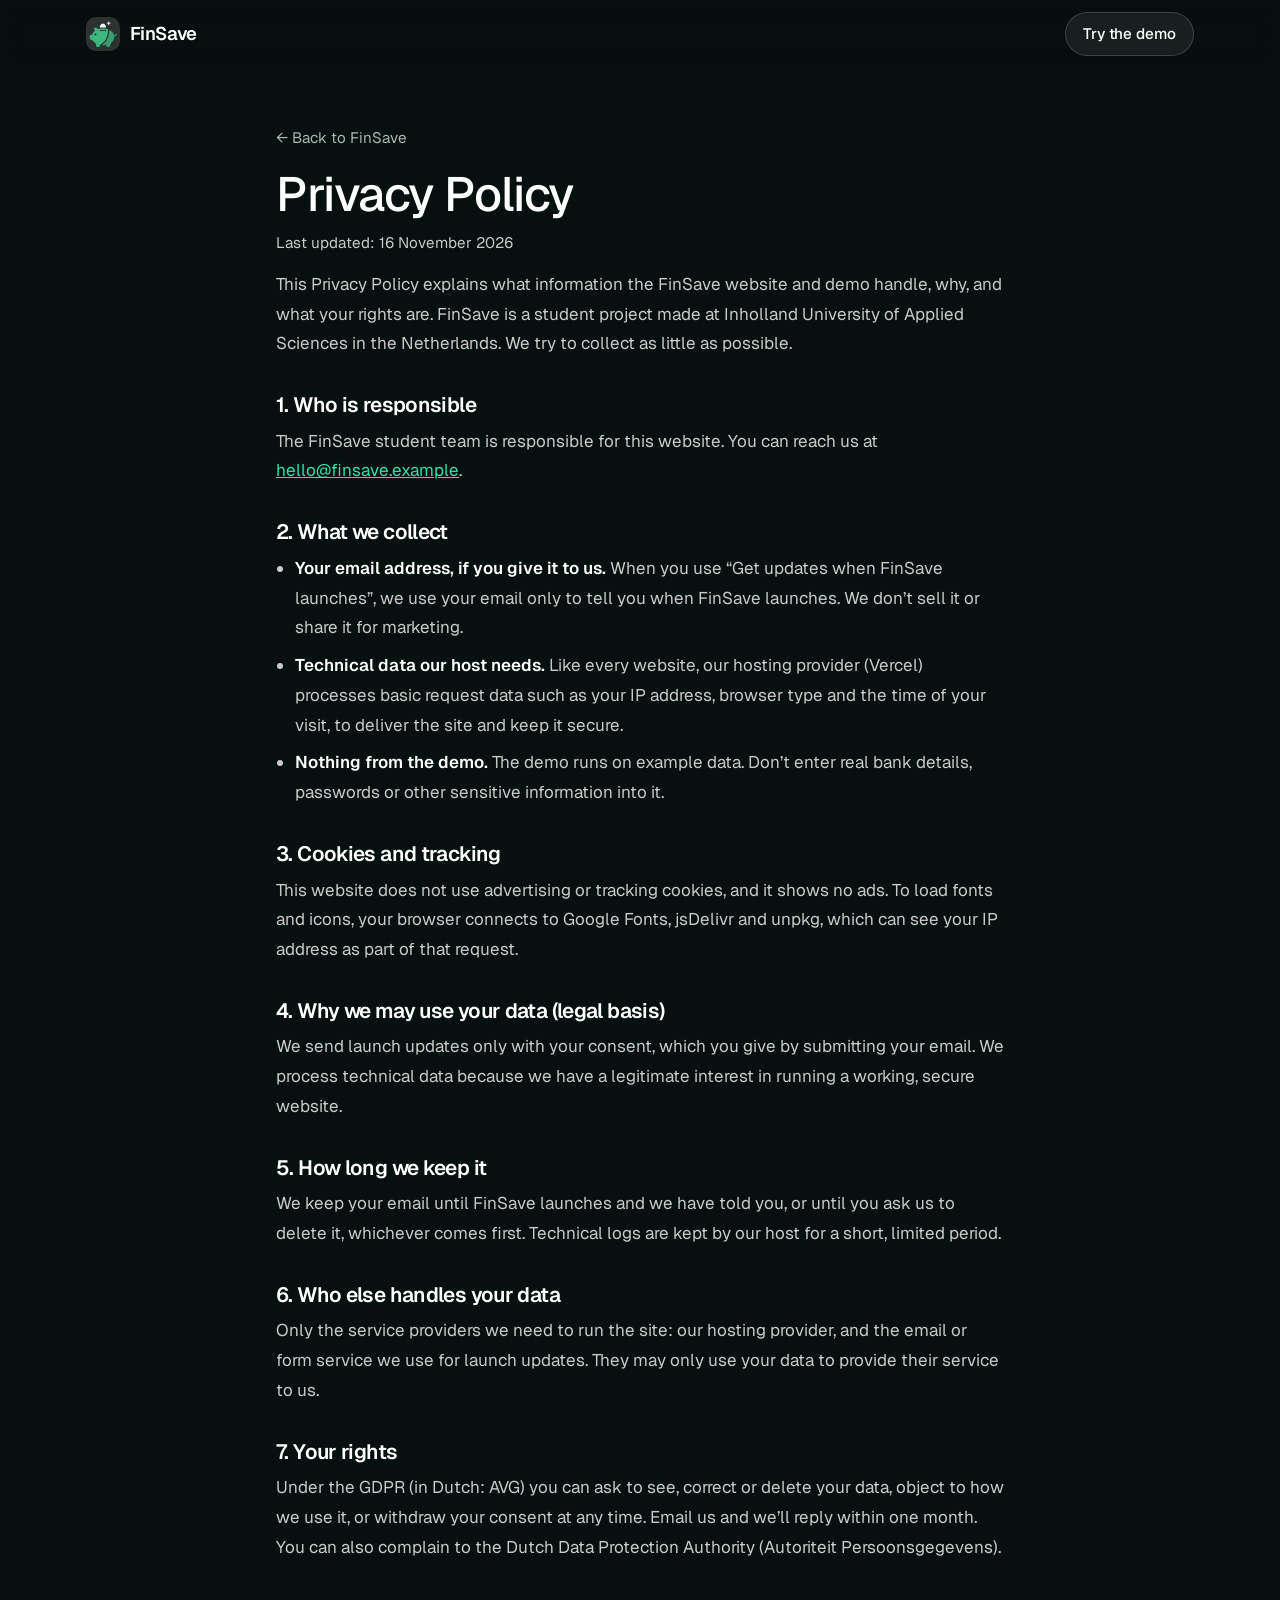
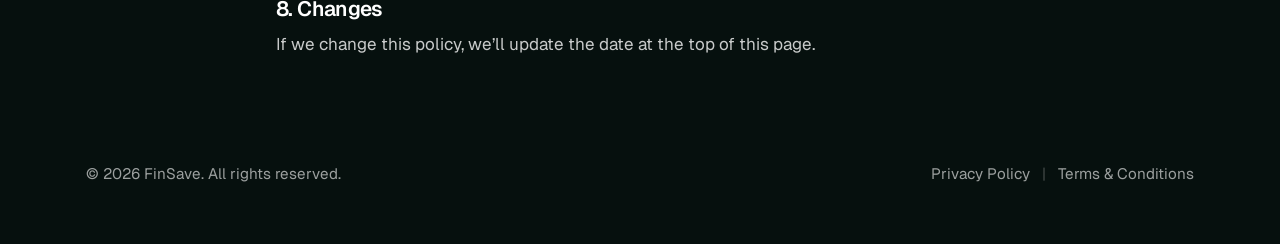
==== privacy.html @ f1f5e488 "Dark theme redesign: wave hero, 3D piggy-bank features, seamless sections, new footer, legal pages -" ====
<!doctype html>
<html lang="en">
<head>
  <meta charset="utf-8" />
  <meta name="viewport" content="width=device-width, initial-scale=1, viewport-fit=cover" />
  <title>Privacy Policy | FinSave</title>
  <meta name="description" content="How the FinSave website and demo handle your data." />
  <meta name="theme-color" content="#06100E" />
  <link rel="icon" href="favicon.ico" sizes="any" />
  <link rel="icon" href="favicon-48.png" type="image/png" />
  <link rel="apple-touch-icon" href="apple-touch-icon.png" />
  <link rel="preconnect" href="https://fonts.googleapis.com" />
  <link rel="preconnect" href="https://fonts.gstatic.com" crossorigin />
  <link href="https://fonts.googleapis.com/css2?family=Geist:wght@400;500;600;700&display=swap" rel="stylesheet" />
  <link rel="stylesheet" href="assets/styles.css?v=7" />
</head>
<body class="legal-page">
  <header class="site-header is-scrolled" id="top">
    <div class="container header-inner legal-header">
      <a href="index.html" class="logo" aria-label="FinSave home">
        <img class="logo-mark" src="assets/img/logo-96.png" alt="" width="34" height="34" />
        <span class="logo-word">FinSave</span>
      </a>
      <a href="https://finsavee.lovable.app/" class="btn btn-ghost btn-sm">Try the demo</a>
    </div>
  </header>
  <main class="legal container narrow">
    <a href="index.html" class="legal-back">← Back to FinSave</a>
    <h1>Privacy Policy</h1>
    <p class="legal-updated">Last updated: 16 November 2026</p>
    <!-- EDIT: have this reviewed before FinSave collects real user data. Replace hello@finsave.example with your real contact address. -->
    <p>This Privacy Policy explains what information the FinSave website and demo handle, why, and what your rights are. FinSave is a student project made at Inholland University of Applied Sciences in the Netherlands. We try to collect as little as possible.</p>

    <h2>1. Who is responsible</h2>
    <p>The FinSave student team is responsible for this website. You can reach us at <a href="mailto:hello@finsave.example">hello@finsave.example</a>.</p>

    <h2>2. What we collect</h2>
    <ul>
      <li><strong>Your email address, if you give it to us.</strong> When you use “Get updates when FinSave launches”, we use your email only to tell you when FinSave launches. We don’t sell it or share it for marketing.</li>
      <li><strong>Technical data our host needs.</strong> Like every website, our hosting provider (Vercel) processes basic request data such as your IP address, browser type and the time of your visit, to deliver the site and keep it secure.</li>
      <li><strong>Nothing from the demo.</strong> The demo runs on example data. Don’t enter real bank details, passwords or other sensitive information into it.</li>
    </ul>

    <h2>3. Cookies and tracking</h2>
    <p>This website does not use advertising or tracking cookies, and it shows no ads. To load fonts and icons, your browser connects to Google Fonts, jsDelivr and unpkg, which can see your IP address as part of that request.</p>

    <h2>4. Why we may use your data (legal basis)</h2>
    <p>We send launch updates only with your consent, which you give by submitting your email. We process technical data because we have a legitimate interest in running a working, secure website.</p>

    <h2>5. How long we keep it</h2>
    <p>We keep your email until FinSave launches and we have told you, or until you ask us to delete it, whichever comes first. Technical logs are kept by our host for a short, limited period.</p>

    <h2>6. Who else handles your data</h2>
    <p>Only the service providers we need to run the site: our hosting provider, and the email or form service we use for launch updates. They may only use your data to provide their service to us.</p>

    <h2>7. Your rights</h2>
    <p>Under the GDPR (in Dutch: AVG) you can ask to see, correct or delete your data, object to how we use it, or withdraw your consent at any time. Email us and we’ll reply within one month. You can also complain to the Dutch Data Protection Authority (Autoriteit Persoonsgegevens).</p>

    <h2>8. Changes</h2>
    <p>If we change this policy, we’ll update the date at the top of this page.</p>

  </main>
  <footer class="site-footer">
    <div class="container">
      <div class="footer-bottom">
        <p>© 2026 FinSave. All rights reserved.</p>
        <p class="footer-legal"><a href="privacy.html">Privacy Policy</a><span aria-hidden="true">|</span><a href="terms.html">Terms &amp; Conditions</a></p>
      </div>
    </div>
  </footer>
</body>
</html>
---- assets/styles.css ----
/* FinSave landing page: dark green theme (whole page)
   Brand #007D6C on a near-black green canvas, glass surfaces, soft green glows. */
:root {
  --brand: #007D6C;
  --brand-dark: #005A4E;
  --glow: #2FE0B0;            /* bright brand green for text/icons on dark */
  --night: #06100E;           /* page background */
  --night-2: #0A1815;         /* raised sections */
  --ink: #FFFFFF;
  --muted: #A7B8B2;           /* secondary text, about 9:1 on --night */
  --line: rgba(255, 255, 255, .09);
  --surface: rgba(255, 255, 255, .045);
  --surface-2: rgba(255, 255, 255, .08);
  --tint: rgba(47, 224, 176, .12);
  --careful: #E8A317;         /* amber: money "careful" only */
  --careful-ink: #F6BE4F;
  --over: #E5534B;            /* red: money "overspent" only */
  --over-ink: #FF8A80;

  --r-sm: 10px;
  --r-md: 14px;
  --r-lg: 20px;
  --r-pill: 999px;
  --shadow-md: 0 18px 44px rgba(0, 0, 0, .45);

  --font: "Geist", "Inter", ui-sans-serif, system-ui, -apple-system, "Segoe UI", sans-serif;
  --gutter: 16px;
  --header-h: 68px;
}

*, *::before, *::after { box-sizing: border-box; }
html { scroll-behavior: smooth; -webkit-text-size-adjust: 100%; background: var(--night); }
body {
  margin: 0; font-family: var(--font); font-size: 17px; line-height: 1.6;
  color: var(--ink); background: var(--night);
  -webkit-font-smoothing: antialiased; overflow-x: hidden;
}
img, svg { display: block; max-width: 100%; }
h1, h2, h3 { line-height: 1.1; margin: 0; color: var(--ink); font-weight: 500; letter-spacing: -0.03em; }
h1 { font-size: clamp(2.5rem, 6.4vw, 4.25rem); }
h2 { font-size: clamp(1.8rem, 4.2vw, 2.75rem); }
h3 { font-size: 1.15rem; font-weight: 600; letter-spacing: -0.015em; }
p { margin: 0; }
a { color: var(--glow); }

.container { width: 100%; max-width: 1140px; margin: 0 auto; padding: 0 var(--gutter); }
.narrow { max-width: 760px; }
.center { text-align: center; }

.skip-link {
  position: absolute; left: 12px; top: -60px; z-index: 100;
  background: #fff; color: #06100E; padding: 10px 16px; border-radius: var(--r-sm);
}
.skip-link:focus { top: 12px; }
:focus-visible { outline: 2px solid var(--glow); outline-offset: 3px; border-radius: 6px; }

/* ---------- Buttons ---------- */
.btn {
  display: inline-flex; align-items: center; justify-content: center; gap: .5rem;
  min-height: 48px; padding: 0 1.35rem;
  font: 500 1rem/1 var(--font); letter-spacing: -0.01em; text-decoration: none;
  border-radius: 12px; border: 0; cursor: pointer;
  transition: transform .2s, box-shadow .2s, filter .2s, background-color .2s, border-color .2s;
}
.btn svg { width: 18px; height: 18px; }
/* Primary: framed green button with a lit top edge */
.btn-primary {
  color: #fff;
  background: linear-gradient(180deg, #00846F 0%, #00695B 100%);
  border: 1px solid rgba(140, 255, 215, .38);
  box-shadow:
    inset 0 1px 0 rgba(255, 255, 255, .28),
    0 0 0 4px rgba(0, 125, 108, .28),
    0 10px 30px rgba(0, 170, 135, .32);
}
.btn-primary:hover { filter: brightness(1.12); transform: translateY(-1px);
  box-shadow: inset 0 1px 0 rgba(255, 255, 255, .32), 0 0 0 4px rgba(0, 125, 108, .4), 0 14px 38px rgba(0, 190, 150, .42); }
.btn-primary:active { transform: translateY(0); }
/* Ghost: dark pill used in the header */
.btn-ghost {
  color: #fff; background: rgba(255, 255, 255, .07); border: 1px solid rgba(255, 255, 255, .16);
  border-radius: var(--r-pill);
}
.btn-ghost:hover { background: rgba(255, 255, 255, .13); border-color: rgba(255, 255, 255, .28); }
.btn-sm { min-height: 44px; padding: 0 1.1rem; font-size: .95rem; }
.btn-lg { min-height: 54px; padding: 0 1.7rem; font-size: 1.05rem; }
.btn-block { width: 100%; }

.text-link {
  display: inline-flex; align-items: center; min-height: 44px;
  font-weight: 500; color: var(--glow); text-decoration: underline;
  text-decoration-thickness: 1.5px; text-underline-offset: 4px;
}
.text-link:hover { color: #fff; }

/* ---------- Logo ---------- */
.logo { display: inline-flex; align-items: center; gap: .6rem; min-height: 44px; text-decoration: none; color: #fff; }
.logo-mark { display: block; width: 34px; height: 34px; flex-shrink: 0; border-radius: 10px; object-fit: cover; background: #2A3531; }
.logo-word { font-weight: 600; font-size: 1.15rem; letter-spacing: -0.02em; }

/* ---------- Header (transparent over the page, glass once scrolled) ---------- */
.site-header {
  position: fixed; top: 0; left: 0; right: 0; z-index: 50;
  background: transparent; border-bottom: 1px solid transparent;
  transition: background-color .3s, border-color .3s;
}
.site-header.is-scrolled {
  background: rgba(6, 16, 14, .72); border-bottom-color: transparent;
  backdrop-filter: blur(14px) saturate(1.3); -webkit-backdrop-filter: blur(14px) saturate(1.3);
}
.header-inner { display: flex; align-items: center; justify-content: space-between; height: var(--header-h); gap: 1rem; }
.header-actions { display: flex; align-items: center; gap: .5rem; }
section[id] { scroll-margin-top: var(--header-h); }

.main-nav ul { list-style: none; margin: 0; padding: 0; display: flex; align-items: center; gap: 2px; }
.nav-link {
  display: inline-flex; align-items: center; min-height: 44px; padding: 0 .8rem;
  font-weight: 400; font-size: .95rem; color: rgba(255, 255, 255, .62); text-decoration: none;
  border-radius: var(--r-pill); transition: color .2s, background-color .2s;
}
.nav-link:hover { color: #fff; }
.nav-link.is-active { color: #fff; font-weight: 500; }
.nav-toggle {
  display: none; place-items: center; width: 44px; height: 44px; border: 0; border-radius: 12px;
  background: transparent; color: #fff; cursor: pointer;
}
.nav-toggle:hover { background: rgba(255, 255, 255, .1); }
.nav-toggle svg { width: 24px; height: 24px; }
.nav-toggle .icon-close { display: none; }
.nav-toggle[aria-expanded="true"] .icon-open { display: none; }
.nav-toggle[aria-expanded="true"] .icon-close { display: block; }
@media (min-width: 1024px) {
  .header-inner { display: grid; grid-template-columns: 1fr auto 1fr; }
  .header-actions { justify-self: end; }
}
@media (max-width: 1023px) {
  .nav-toggle { display: grid; }
  .main-nav {
    position: absolute; top: var(--header-h); left: 0; right: 0; display: none;
    background: rgba(8, 20, 17, .97); border-bottom: 1px solid var(--line); box-shadow: var(--shadow-md);
    padding: 8px var(--gutter) 16px;
  }
  .main-nav.is-open { display: block; }
  .main-nav ul { flex-direction: column; align-items: stretch; }
  .nav-link { width: 100%; border-radius: var(--r-sm); padding: 0 1rem; font-size: 1.05rem; color: rgba(255, 255, 255, .8); }
  .nav-link.is-active { background: var(--surface-2); }
}
@media (max-width: 400px) { .header-actions .btn-sm { padding: 0 .9rem; font-size: .9rem; } }

/* ---------- Page-wide cursor light ---------- */
.page-spot {
  position: fixed; inset: 0; z-index: 40; pointer-events: none; opacity: 0; transition: opacity .4s ease;
  background: radial-gradient(circle 280px at var(--mx, 50%) var(--my, 50%), rgba(255, 255, 255, .11), rgba(255, 255, 255, .035) 45%, transparent 70%);
}
.page-spot.is-on { opacity: 1; }

/* ---------- Hero ---------- */
.hero {
  position: relative; isolation: isolate; overflow: hidden; display: flex;
  background: radial-gradient(120% 70% at 50% 108%, rgba(0, 125, 108, .38), transparent 62%), var(--night);
  padding: calc(var(--header-h) + 40px) 0 0;
  min-height: min(980px, max(760px, 100svh));
}
.hero::after {
  content: ""; position: absolute; left: 0; right: 0; bottom: 0; height: 180px; z-index: 1; pointer-events: none;
  background: linear-gradient(to bottom, transparent, var(--night));
}
.hero-inner { position: relative; z-index: 2; display: flex; flex-direction: column; align-items: center; text-align: center; width: 100%; }
.eyebrow {
  display: inline-block; font-size: .88rem; font-weight: 500; color: #B9F3E3;
  background: rgba(255, 255, 255, .07); border: 1px solid rgba(255, 255, 255, .12);
  padding: .35rem .9rem; border-radius: var(--r-pill); margin-bottom: 1.4rem;
}
.hero h1 { max-width: 14ch; margin-bottom: 1.1rem; }
.hl { color: var(--glow); }
.lead { font-size: clamp(1.05rem, 2vw, 1.2rem); color: rgba(255, 255, 255, .72); max-width: 46ch; }
.hero-cta { margin-top: 2rem; }
.fineprint { margin-top: 1.1rem; font-size: .92rem; color: rgba(255, 255, 255, .62); }
.hero-wave { position: absolute; left: 0; right: 0; bottom: 0; width: 100%; height: 56%; z-index: 0; display: block;
  -webkit-mask-image: linear-gradient(#000 78%, transparent); mask-image: linear-gradient(#000 78%, transparent); }

/* Floating glass cards */
.hero-cards {
  margin-top: auto; padding: 56px 0 96px; width: 100%;
  display: flex; justify-content: center; align-items: flex-start; flex-wrap: wrap; gap: 20px 28px;
}
.glass-card {
  --rot: 0deg; width: 236px; text-align: left; padding: 16px 18px 18px; border-radius: 18px; color: #fff;
  background: linear-gradient(160deg, rgba(255, 255, 255, .20), rgba(255, 255, 255, .07));
  border: 1px solid rgba(255, 255, 255, .24);
  box-shadow: 0 24px 50px rgba(0, 0, 0, .40), inset 0 1px 0 rgba(255, 255, 255, .28);
  backdrop-filter: blur(14px) saturate(1.3); -webkit-backdrop-filter: blur(14px) saturate(1.3);
  animation: bob 6s ease-in-out infinite alternate; will-change: transform;
}
.gc-1 { --rot: -7deg; margin-top: 18px; animation-duration: 5.2s; }
.gc-2 { --rot: 1deg; animation-duration: 6.4s; animation-delay: -2.1s; }
.gc-3 { --rot: 7deg; margin-top: 18px; animation-duration: 5.8s; animation-delay: -3.7s; }
@keyframes bob {
  from { transform: translateY(8px) rotate(var(--rot)); }
  to   { transform: translateY(-12px) rotate(calc(var(--rot) + 1.5deg)); }
}
.gc-head { display: flex; align-items: center; gap: 8px; font-weight: 600; font-size: .95rem; margin-bottom: 10px; }
.gc-head svg { width: 18px; height: 18px; color: var(--glow); flex-shrink: 0; }
.gc-big { font-size: 1.9rem; font-weight: 600; letter-spacing: -0.03em; line-height: 1.1; }
.gc-sub { display: flex; align-items: center; gap: 6px; margin-top: 8px; font-size: .85rem; color: rgba(255, 255, 255, .78); }
.gc-sub svg { width: 14px; height: 14px; }
.gc-goal { display: flex; justify-content: space-between; gap: 8px; font-size: .85rem; font-weight: 500; margin: 8px 0 5px; }
.gc-ok {
  display: inline-flex; align-items: center; gap: 6px; margin-top: 8px; padding: 5px 10px; border-radius: var(--r-pill);
  background: rgba(47, 224, 176, .18); color: #C9FBEC; font-size: .82rem; font-weight: 600;
}
.gc-ok svg { width: 14px; height: 14px; }
@media (max-width: 860px) {
  .hero-cards { gap: 14px; padding: 40px 0 72px; }
  .glass-card { width: min(46%, 210px); padding: 12px 13px 14px; border-radius: 15px; }
  .gc-1, .gc-3 { margin-top: 0; }
  .gc-1 { --rot: -4deg; } .gc-2 { --rot: 4deg; } .gc-3 { --rot: -2deg; }
  .gc-head { font-size: .8rem; gap: 6px; } .gc-head svg { width: 15px; height: 15px; }
  .gc-big { font-size: 1.45rem; } .gc-sub, .gc-goal { font-size: .76rem; } .gc-ok { font-size: .74rem; }
}

/* Progress bars */
.bar { height: 8px; background: rgba(255, 255, 255, .14); border-radius: var(--r-pill); overflow: hidden; }
.bar-fill {
  display: block; height: 100%; width: var(--p); border-radius: inherit;
  background: linear-gradient(90deg, #0FB592, var(--glow));
  transform-origin: left; transform: scaleX(0); transition: transform 1.2s cubic-bezier(.2, .8, .2, 1) .25s;
}
.is-visible .bar-fill, .bar-fill.is-filled { transform: scaleX(1); }
.glass-card .bar { height: 7px; }

/* ---------- Sections ---------- */
.section { position: relative; padding: 80px 0; }
.section.tint { background: radial-gradient(55% 45% at 50% 45%, rgba(0, 125, 108, .14), transparent 75%); }
.section-lead { font-size: 1.12rem; color: var(--muted); margin-top: 1rem; }
.problem h2 { max-width: 20ch; margin: 0 auto; }
@media (min-width: 900px) { .section { padding: 112px 0; } }

/* Month timeline (status colours = money meaning) */
.month { max-width: 520px; margin: 2.5rem auto 0; }
.month-bar { display: grid; grid-template-columns: 2.2fr 1fr .8fr; gap: 4px; height: 12px; }
.seg { border-radius: var(--r-pill); }
.seg-ok { background: linear-gradient(90deg, #0FB592, var(--glow)); }
.seg-careful { background: var(--careful); }
.seg-over { background: var(--over); }
.month-labels { display: grid; grid-template-columns: 2.2fr 1fr .8fr; margin-top: .6rem; font-size: .9rem; font-weight: 500; color: var(--glow); text-align: left; }
.month-labels > span { display: flex; align-items: center; gap: 4px; }
.month-labels svg { width: 16px; height: 16px; }
.lbl-careful { color: var(--careful-ink); }
.lbl-over { color: var(--over-ink); }

/* Cards (glass on dark) */
.card {
  background: linear-gradient(160deg, rgba(255, 255, 255, .07), rgba(255, 255, 255, .025));
  border: 1px solid var(--line); border-radius: var(--r-lg); padding: 28px;
  box-shadow: inset 0 1px 0 rgba(255, 255, 255, .06);
}
.lift { transition: transform .25s ease, box-shadow .25s ease, border-color .25s ease; }
.lift:hover { transform: translateY(-4px); border-color: rgba(47, 224, 176, .4); box-shadow: 0 18px 44px rgba(0, 0, 0, .4), 0 0 40px rgba(0, 160, 130, .16); }
.card h3 { margin: 1.1rem 0 .4rem; }
.card p { color: var(--muted); }
.icon-tile {
  display: grid; place-items: center; width: 48px; height: 48px; border-radius: 14px; flex-shrink: 0;
  background: var(--tint); color: var(--glow); border: 1px solid rgba(47, 224, 176, .2);
}
.icon-tile svg { width: 24px; height: 24px; }
.icon-tile-sm { width: 42px; height: 42px; border-radius: 12px; }
.icon-tile-sm svg { width: 21px; height: 21px; }
.card-grid { display: grid; gap: 16px; margin-top: 2.5rem; }
@media (min-width: 640px) { .card-grid { grid-template-columns: repeat(2, 1fr); gap: 20px; } }
@media (min-width: 1040px) { .card-grid { grid-template-columns: repeat(4, 1fr); } }

/* Steps */
.steps { list-style: none; padding: 0; margin: 2.5rem 0 0; display: grid; gap: 16px; }
.step {
  position: relative; display: flex; align-items: center; gap: 16px;
  background: linear-gradient(160deg, rgba(255, 255, 255, .07), rgba(255, 255, 255, .025));
  border: 1px solid var(--line); border-radius: var(--r-lg); padding: 22px 22px 22px 24px;
}
.step p { font-weight: 500; font-size: 1.1rem; line-height: 1.35; }
.step-num {
  display: grid; place-items: center; width: 34px; height: 34px; flex-shrink: 0; border-radius: 50%;
  background: linear-gradient(180deg, #00846F, #00695B); border: 1px solid rgba(140, 255, 215, .38);
  color: #fff; font-weight: 600;
}
@media (min-width: 860px) {
  .steps { grid-template-columns: repeat(3, 1fr); gap: 20px; }
  .step { flex-direction: column; align-items: flex-start; padding: 28px; }
  .step .icon-tile { position: absolute; top: 28px; right: 28px; }
  .step p { margin-top: 1.5rem; font-size: 1.2rem; }
}

/* Game */
.game-grid { display: grid; gap: 32px; align-items: center; }
@media (min-width: 900px) { .game-grid { grid-template-columns: .9fr 1.1fr; gap: 64px; } }
.game-card { padding: 24px; box-shadow: inset 0 1px 0 rgba(255, 255, 255, .06), 0 0 80px rgba(0, 150, 120, .14); }
.game-head { display: flex; justify-content: space-between; align-items: flex-start; gap: 12px; }
.card .game-name { font-weight: 600; font-size: 1.35rem; letter-spacing: -0.02em; color: #fff; }
.app-muted { display: flex; align-items: center; gap: 5px; color: var(--muted); font-size: .9rem; margin-top: 2px; }
.app-muted svg { width: 15px; height: 15px; }
.xp-badge {
  display: inline-flex; align-items: center; gap: 5px; white-space: nowrap;
  background: var(--tint); color: var(--glow); font-weight: 600; font-size: .85rem;
  padding: .3rem .7rem; border-radius: var(--r-pill); border: 1px solid rgba(47, 224, 176, .2);
}
.xp-badge svg { width: 15px; height: 15px; }
.challenge {
  display: flex; align-items: center; gap: 14px; margin: 20px 0;
  background: rgba(0, 0, 0, .25); border: 1px solid var(--line); border-radius: var(--r-md); padding: 14px;
}
.challenge-body { flex: 1; min-width: 0; }
.card .challenge-title { font-weight: 600; line-height: 1.3; color: #fff; }
.xp-head { display: flex; justify-content: space-between; font-size: .9rem; font-weight: 600; margin-bottom: 8px; }
.xp-head span:last-child { color: var(--muted); font-weight: 500; }
.xp .bar { height: 10px; }
@media (max-width: 420px) {
  .challenge { flex-wrap: wrap; }
  .challenge .btn { width: 100%; }
}

/* Credibility */
.cred-grid { display: grid; gap: 16px; margin-top: 2.5rem; }
.cred-grid .card { display: flex; gap: 16px; align-items: flex-start; }
.cred-grid .card p { color: #fff; font-weight: 500; font-size: 1.05rem; }
@media (min-width: 760px) { .cred-grid { grid-template-columns: 1fr 1fr; gap: 20px; } }
.straight-title { text-align: center; margin: 3.5rem 0 1.25rem; font-size: 1.35rem; }
.trust-row { list-style: none; padding: 0; margin: 0; display: grid; gap: 12px; }
.trust-row li {
  display: flex; align-items: flex-start; gap: 12px; font-weight: 500; line-height: 1.4;
  background: var(--surface); border: 1px solid var(--line); border-radius: var(--r-md); padding: 16px 18px;
}
.trust-row svg { width: 22px; height: 22px; color: var(--glow); flex-shrink: 0; margin-top: 1px; }
@media (min-width: 760px) { .trust-row { grid-template-columns: repeat(2, 1fr); } }
@media (min-width: 1040px) { .trust-row { grid-template-columns: repeat(4, 1fr); } }
.quote { max-width: 720px; margin: 2.5rem auto 0; text-align: center; border: 2px dashed rgba(255, 255, 255, .2); }
.quote-icon { width: 32px; height: 32px; color: var(--glow); margin: 0 auto 10px; }
.quote blockquote { margin: 0; }
.quote .placeholder { font-size: 1.2rem; font-weight: 500; color: var(--muted); font-style: italic; }
.quote figcaption { margin-top: .75rem; font-size: .95rem; color: var(--muted); }

/* FAQ accordion */
.faq-list { margin-top: 2.5rem; display: grid; gap: 12px; }
.faq-item {
  background: linear-gradient(160deg, rgba(255, 255, 255, .07), rgba(255, 255, 255, .025));
  border: 1px solid var(--line); border-radius: var(--r-md); transition: border-color .25s, box-shadow .25s;
}
.faq-item:hover { border-color: rgba(255, 255, 255, .2); }
.faq-item.is-open { border-color: rgba(47, 224, 176, .45); box-shadow: 0 0 40px rgba(0, 160, 130, .14); }
.faq-q { margin: 0; }
.faq-btn {
  width: 100%; min-height: 56px; display: flex; align-items: center; justify-content: space-between; gap: 16px;
  padding: 14px 20px; background: none; border: 0; cursor: pointer; text-align: left;
  font: 500 1.05rem/1.35 var(--font); color: #fff; border-radius: var(--r-md);
}
.faq-icon {
  display: grid; place-items: center; width: 32px; height: 32px; flex-shrink: 0; border-radius: 50%;
  background: var(--tint); color: var(--glow); transition: transform .3s ease, background-color .3s, color .3s;
}
.faq-icon svg { width: 18px; height: 18px; }
.faq-btn[aria-expanded="true"] .faq-icon { transform: rotate(45deg); background: var(--glow); color: #06100E; }
.faq-panel { display: grid; grid-template-rows: 0fr; transition: grid-template-rows .35s ease; }
.faq-panel-inner { overflow: hidden; min-height: 0; }
.faq-panel p { padding: 0 20px 20px; color: var(--muted); opacity: 0; transform: translateY(-4px); transition: opacity .3s ease, transform .3s ease; }
.faq-item.is-open .faq-panel { grid-template-rows: 1fr; }
.faq-item.is-open .faq-panel p { opacity: 1; transform: none; transition-delay: .08s; }

/* Final CTA: glowing green panel */
.cta-band {
  position: relative; overflow: hidden; padding: 96px 0; color: #fff;
  background:
    radial-gradient(48% 62% at 50% 52%, rgba(47, 224, 176, .22), rgba(0, 125, 108, .14) 45%, transparent 78%);
}
.cta-band h2 { margin-bottom: 1.9rem; }
.notify { margin: 3rem auto 0; max-width: 460px; text-align: left; }
.notify-label { display: block; font-weight: 500; margin-bottom: .6rem; text-align: center; color: rgba(255, 255, 255, .85); }
.notify-row { display: flex; gap: 8px; background: rgba(0, 0, 0, .35); border: 1px solid rgba(255, 255, 255, .16); padding: 6px; border-radius: 14px; }
.notify input {
  flex: 1; min-width: 0; min-height: 46px; border: 0; border-radius: 9px;
  padding: 0 1rem; font: 400 16px var(--font); color: #fff; background: transparent;
}
.notify input::placeholder { color: rgba(255, 255, 255, .55); }
.btn-notify {
  min-height: 46px; padding: 0 1.1rem; border-radius: 9px; cursor: pointer;
  font: 500 1rem var(--font); color: #fff; background: rgba(255, 255, 255, .1); border: 1px solid rgba(255, 255, 255, .22);
  transition: background-color .2s;
}
.btn-notify:hover { background: rgba(255, 255, 255, .18); }
.notify-msg { min-height: 1.6em; margin-top: .6rem; text-align: center; font-weight: 500; }
@media (max-width: 420px) { .notify-row { flex-direction: column; } }

/* Partners */
.partners { padding: 64px 0; }
.partners p { color: var(--muted); font-size: 1.05rem; }
.partners .text-link { margin-top: .4rem; }

/* Footer */
.site-footer { padding: 72px 0 120px; font-size: .95rem; color: var(--muted); }
.footer-top { display: grid; gap: 40px; }
.footer-about { margin-top: 1.1rem; max-width: 38ch; line-height: 1.7; }
.footer-head { font-size: .8rem; font-weight: 600; letter-spacing: .14em; text-transform: uppercase; color: rgba(255, 255, 255, .45); margin-bottom: 1rem; }
.footer-col ul { list-style: none; margin: 0; padding: 0; display: grid; gap: 2px; }
.footer-col a { display: inline-flex; align-items: center; min-height: 40px; color: rgba(255, 255, 255, .86); text-decoration: none; transition: color .2s; }
.footer-col a:hover { color: var(--glow); }
.footer-disclaimer { margin-top: 56px; font-size: .85rem; line-height: 1.7; color: rgba(255, 255, 255, .42); max-width: 90ch; }
.footer-bottom { margin-top: 28px; display: flex; flex-wrap: wrap; justify-content: space-between; align-items: center; gap: 12px 24px; color: rgba(255, 255, 255, .6); }
.footer-legal { display: flex; align-items: center; gap: 12px; }
.footer-legal a { color: rgba(255, 255, 255, .6); text-decoration: none; min-height: 44px; display: inline-flex; align-items: center; }
.footer-legal a:hover { color: #fff; }
.footer-legal span { color: rgba(255, 255, 255, .25); }
@media (min-width: 760px) {
  .site-footer { padding-bottom: 48px; }
  .footer-top { grid-template-columns: 1.6fr 1fr 1fr; gap: 48px; }
}

/* Sticky mobile CTA */
.sticky-cta {
  position: fixed; left: 0; right: 0; bottom: 0; z-index: 60;
  padding: 14px var(--gutter) calc(14px + env(safe-area-inset-bottom));
  background: rgba(6, 16, 14, .88); backdrop-filter: blur(14px); -webkit-backdrop-filter: blur(14px);
  border-top: 1px solid var(--line);
  transform: translateY(110%); transition: transform .3s ease;
}
.sticky-cta.is-shown { transform: translateY(0); }
@media (min-width: 760px) { .sticky-cta { display: none; } }

/* Scroll reveal */
.js .reveal { opacity: 0; transform: translateY(18px); transition: opacity .6s ease, transform .6s ease; }
.js .reveal.is-visible { opacity: 1; transform: none; }

/* Reduced motion */
@media (prefers-reduced-motion: reduce) {
  html { scroll-behavior: auto; }
  *, *::before, *::after { animation: none !important; transition: none !important; }
  .js .reveal { opacity: 1; transform: none; }
  .bar-fill { transform: scaleX(1); }
  .glass-card { transform: rotate(var(--rot)); }
}

/* =========================================================
   Features: 3D piggy bank stage with four cards around it
   ========================================================= */
.features { overflow: hidden; }
.features::before {
  content: ""; position: absolute; left: 50%; top: 52%; width: min(900px, 120vw); aspect-ratio: 1;
  transform: translate(-50%, -50%); pointer-events: none;
  background: radial-gradient(closest-side, rgba(0, 125, 108, .30), rgba(0, 125, 108, .08) 55%, transparent);
}
.feat-stage { position: relative; margin-top: 3rem; display: grid; gap: 16px; }
.feat-3d { position: relative; height: 340px; }
.feat-3d canvas { display: block; width: 100%; height: 100%; }
.feat-fallback { display: none; position: absolute; inset: 0; margin: auto; width: 200px; height: 200px; border-radius: 40px; box-shadow: 0 0 80px rgba(47, 224, 176, .45); }
.no-webgl .feat-fallback { display: block; }
.no-webgl canvas { display: none; }

.feat-lines { position: absolute; inset: 0; width: 100%; height: 100%; pointer-events: none; overflow: visible; z-index: 1; }
.feat-line {
  fill: none; stroke: rgba(47, 224, 176, .55); stroke-width: 1.2;
  stroke-dasharray: 1; stroke-dashoffset: 1; transition: stroke-dashoffset 1s cubic-bezier(.4, 0, .2, 1) var(--d);
}
.feat-dot { fill: var(--glow); opacity: 0; transition: opacity .4s ease var(--d); filter: drop-shadow(0 0 6px rgba(47, 224, 176, .9)); }
.feat-dot-end { fill: #BFFFEE; }
.is-in .feat-line { stroke-dashoffset: 0; }
.is-in .feat-dot { opacity: 1; }

.feat-card {
  position: relative; z-index: 2; padding: 24px;
  border-radius: var(--r-lg); border: 1px solid rgba(47, 224, 176, .22);
  background: linear-gradient(160deg, rgba(47, 224, 176, .10), rgba(255, 255, 255, .02) 60%), rgba(6, 22, 19, .7);
  box-shadow: inset 0 1px 0 rgba(255, 255, 255, .07), 0 20px 50px rgba(0, 0, 0, .35);
  backdrop-filter: blur(10px); -webkit-backdrop-filter: blur(10px);
  opacity: 0; transform: translateY(26px) scale(.96); filter: blur(6px);
  transition: opacity .8s ease var(--d), transform .9s cubic-bezier(.2, .8, .2, 1) var(--d), filter .8s ease var(--d), border-color .25s, box-shadow .25s;
}
.is-in .feat-card { opacity: 1; transform: none; filter: none; }
.feat-card:hover { border-color: rgba(47, 224, 176, .5); box-shadow: inset 0 1px 0 rgba(255, 255, 255, .08), 0 20px 50px rgba(0, 0, 0, .35), 0 0 40px rgba(0, 160, 130, .2); }
.feat-icon {
  display: grid; place-items: center; width: 48px; height: 48px; border-radius: 14px; color: #fff;
  background: linear-gradient(180deg, #11B48F, #007D6C);
  border: 1px solid rgba(140, 255, 215, .4);
  box-shadow: inset 0 1px 0 rgba(255, 255, 255, .3), 0 0 24px rgba(47, 224, 176, .35);
}
.feat-icon svg { width: 24px; height: 24px; }
.feat-card h3 { margin: 1.1rem 0 .4rem; }
.feat-card p { color: var(--muted); font-size: .98rem; }

@media (min-width: 560px) and (max-width: 959px) {
  .feat-stage { grid-template-columns: 1fr 1fr; }
  .feat-3d { grid-column: 1 / -1; height: 380px; }
}
@media (min-width: 960px) {
  .feat-stage {
    grid-template-columns: minmax(0, 1fr) minmax(380px, 1.25fr) minmax(0, 1fr);
    grid-template-rows: auto auto; column-gap: 40px; row-gap: 56px; align-items: center;
    margin-top: 3.5rem;
  }
  .feat-3d { grid-column: 2; grid-row: 1 / span 2; height: 100%; min-height: 520px; }
  .feat-1 { grid-column: 1; grid-row: 1; }
  .feat-2 { grid-column: 1; grid-row: 2; }
  .feat-3 { grid-column: 3; grid-row: 1; }
  .feat-4 { grid-column: 3; grid-row: 2; }
  /* Cards fly out from the pig */
  .feat-card[data-side="left"] { transform: translateX(90px) scale(.9); }
  .feat-card[data-side="right"] { transform: translateX(-90px) scale(.9); }
  .is-in .feat-card[data-side] { transform: none; }
}
@media (prefers-reduced-motion: reduce) {
  .feat-card, .feat-card[data-side] { opacity: 1; transform: none; filter: none; }
  .feat-line { stroke-dashoffset: 0; } .feat-dot { opacity: 1; }
}

/* Legal pages */
.legal-header { display: flex !important; }
.legal { padding-top: calc(var(--header-h) + 48px); padding-bottom: 24px; }
.legal-back { display: inline-flex; align-items: center; min-height: 44px; color: var(--muted); text-decoration: none; font-size: .95rem; }
.legal-back:hover { color: var(--glow); }
.legal h1 { font-size: clamp(2rem, 5vw, 3rem); margin-top: .5rem; }
.legal-updated { margin-top: .6rem; color: var(--muted); font-size: .95rem; }
.legal h2 { font-size: 1.3rem; font-weight: 600; margin: 2.2rem 0 .6rem; }
.legal p, .legal li { color: rgba(255, 255, 255, .78); line-height: 1.75; }
.legal p + p { margin-top: .8rem; }
.legal ul { padding-left: 1.2rem; margin: .4rem 0 0; display: grid; gap: .5rem; }
.legal strong { color: #fff; font-weight: 600; }
.legal-page .site-footer { padding-top: 40px; }
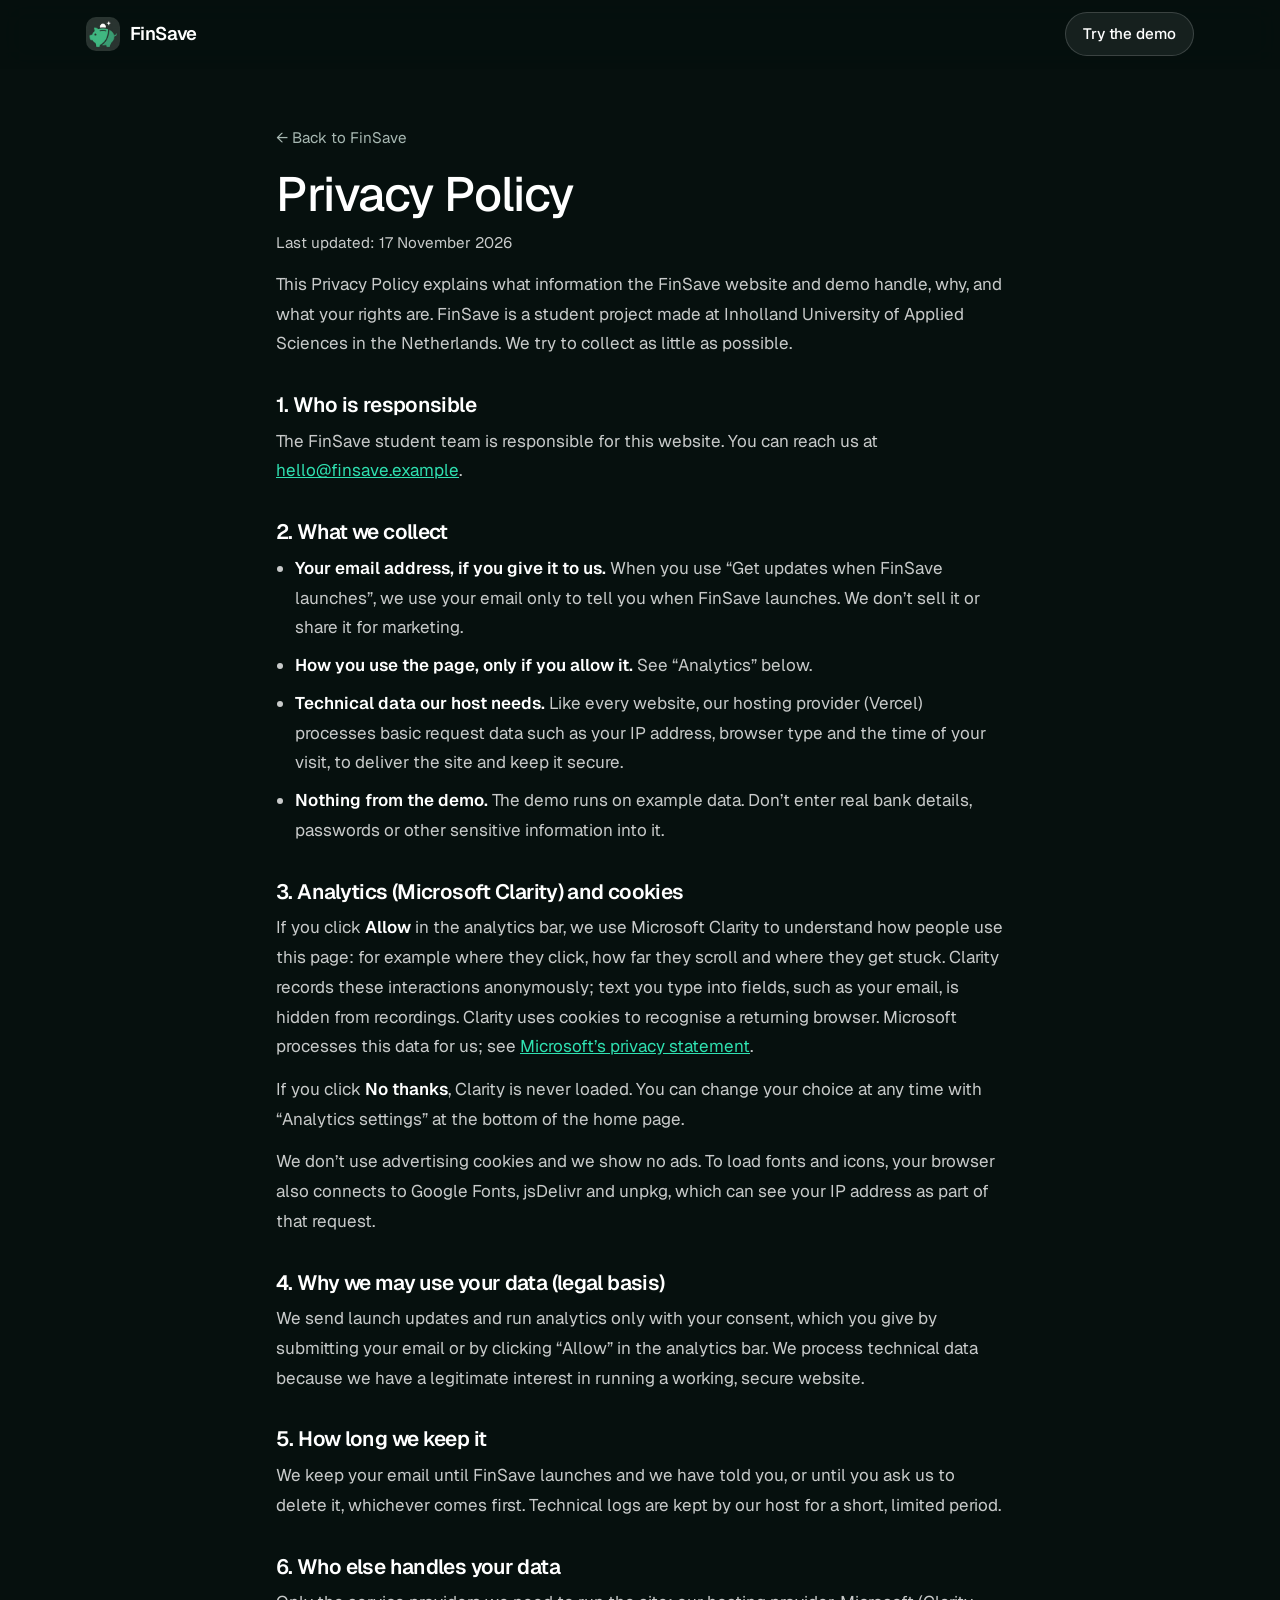
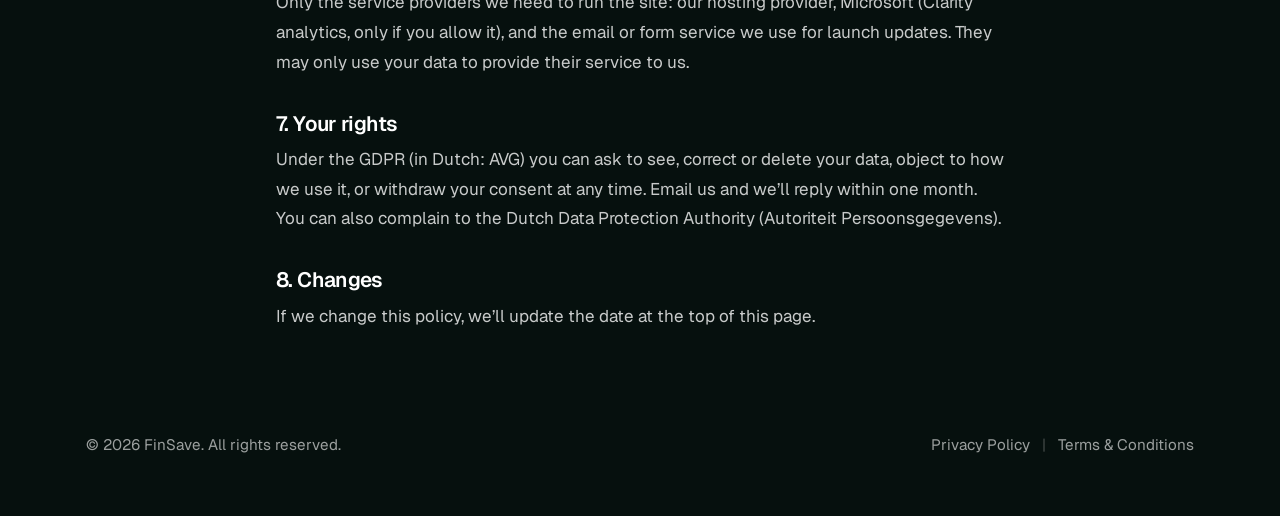
==== commit 8f9be264: "Add Microsoft Clarity behind a consent bar Clarity (project zfa0nsdh97) loads only after the visitor" ====
--- a/privacy.html
+++ b/privacy.html
@@ -27,7 +27,7 @@
   <main class="legal container narrow">
     <a href="index.html" class="legal-back">← Back to FinSave</a>
     <h1>Privacy Policy</h1>
-    <p class="legal-updated">Last updated: 16 November 2026</p>
+    <p class="legal-updated">Last updated: 17 November 2026</p>
     <!-- EDIT: have this reviewed before FinSave collects real user data. Replace hello@finsave.example with your real contact address. -->
     <p>This Privacy Policy explains what information the FinSave website and demo handle, why, and what your rights are. FinSave is a student project made at Inholland University of Applied Sciences in the Netherlands. We try to collect as little as possible.</p>
 
@@ -37,21 +37,24 @@
     <h2>2. What we collect</h2>
     <ul>
       <li><strong>Your email address, if you give it to us.</strong> When you use “Get updates when FinSave launches”, we use your email only to tell you when FinSave launches. We don’t sell it or share it for marketing.</li>
+      <li><strong>How you use the page, only if you allow it.</strong> See “Analytics” below.</li>
       <li><strong>Technical data our host needs.</strong> Like every website, our hosting provider (Vercel) processes basic request data such as your IP address, browser type and the time of your visit, to deliver the site and keep it secure.</li>
       <li><strong>Nothing from the demo.</strong> The demo runs on example data. Don’t enter real bank details, passwords or other sensitive information into it.</li>
     </ul>
 
-    <h2>3. Cookies and tracking</h2>
-    <p>This website does not use advertising or tracking cookies, and it shows no ads. To load fonts and icons, your browser connects to Google Fonts, jsDelivr and unpkg, which can see your IP address as part of that request.</p>
+    <h2 id="analytics">3. Analytics (Microsoft Clarity) and cookies</h2>
+    <p>If you click <strong>Allow</strong> in the analytics bar, we use Microsoft Clarity to understand how people use this page: for example where they click, how far they scroll and where they get stuck. Clarity records these interactions anonymously; text you type into fields, such as your email, is hidden from recordings. Clarity uses cookies to recognise a returning browser. Microsoft processes this data for us; see <a href="https://privacy.microsoft.com/privacystatement" rel="noopener">Microsoft’s privacy statement</a>.</p>
+    <p>If you click <strong>No thanks</strong>, Clarity is never loaded. You can change your choice at any time with “Analytics settings” at the bottom of the home page.</p>
+    <p>We don’t use advertising cookies and we show no ads. To load fonts and icons, your browser also connects to Google Fonts, jsDelivr and unpkg, which can see your IP address as part of that request.</p>
 
     <h2>4. Why we may use your data (legal basis)</h2>
-    <p>We send launch updates only with your consent, which you give by submitting your email. We process technical data because we have a legitimate interest in running a working, secure website.</p>
+    <p>We send launch updates and run analytics only with your consent, which you give by submitting your email or by clicking “Allow” in the analytics bar. We process technical data because we have a legitimate interest in running a working, secure website.</p>
 
     <h2>5. How long we keep it</h2>
     <p>We keep your email until FinSave launches and we have told you, or until you ask us to delete it, whichever comes first. Technical logs are kept by our host for a short, limited period.</p>
 
     <h2>6. Who else handles your data</h2>
-    <p>Only the service providers we need to run the site: our hosting provider, and the email or form service we use for launch updates. They may only use your data to provide their service to us.</p>
+    <p>Only the service providers we need to run the site: our hosting provider, Microsoft (Clarity analytics, only if you allow it), and the email or form service we use for launch updates. They may only use your data to provide their service to us.</p>
 
     <h2>7. Your rights</h2>
     <p>Under the GDPR (in Dutch: AVG) you can ask to see, correct or delete your data, object to how we use it, or withdraw your consent at any time. Email us and we’ll reply within one month. You can also complain to the Dutch Data Protection Authority (Autoriteit Persoonsgegevens).</p>
--- a/assets/styles.css
+++ b/assets/styles.css
@@ -447,7 +447,7 @@
 }
 .feat-stage { position: relative; margin-top: 3rem; display: grid; gap: 16px; }
 .feat-3d { position: relative; height: 340px; }
-.feat-3d canvas { display: block; width: 100%; height: 100%; }
+.feat-3d canvas { position: absolute; inset: 0; display: block; width: 100%; height: 100%; }
 .feat-fallback { display: none; position: absolute; inset: 0; margin: auto; width: 200px; height: 200px; border-radius: 40px; box-shadow: 0 0 80px rgba(47, 224, 176, .45); }
 .no-webgl .feat-fallback { display: block; }
 .no-webgl canvas { display: none; }
@@ -493,7 +493,7 @@
     grid-template-rows: auto auto; column-gap: 40px; row-gap: 56px; align-items: center;
     margin-top: 3.5rem;
   }
-  .feat-3d { grid-column: 2; grid-row: 1 / span 2; height: 100%; min-height: 520px; }
+  .feat-3d { grid-column: 2; grid-row: 1 / span 2; height: 560px; align-self: center; }
   .feat-1 { grid-column: 1; grid-row: 1; }
   .feat-2 { grid-column: 1; grid-row: 2; }
   .feat-3 { grid-column: 3; grid-row: 1; }
@@ -521,3 +521,204 @@
 .legal ul { padding-left: 1.2rem; margin: .4rem 0 0; display: grid; gap: .5rem; }
 .legal strong { color: #fff; font-weight: 600; }
 .legal-page .site-footer { padding-top: 40px; }
+
+/* =========================================================
+   Good to know: bento cards with continuous subtle motion
+   ========================================================= */
+.bento { display: grid; gap: 16px; margin-top: 2.75rem; }
+@media (min-width: 720px) { .bento { grid-template-columns: repeat(2, 1fr); gap: 20px; } .bn-wide { grid-column: 1 / -1; } }
+@media (min-width: 1040px) { .bento { grid-template-columns: repeat(3, 1fr); } .bn-wide { grid-column: span 2; } }
+
+.bn-card {
+  position: relative; padding: 18px 18px 26px; border-radius: 22px;
+  border: 1px solid var(--line);
+  background: linear-gradient(170deg, rgba(255, 255, 255, .055), rgba(255, 255, 255, .015));
+  box-shadow: inset 0 1px 0 rgba(255, 255, 255, .05);
+  transition: border-color .3s, box-shadow .3s, transform .3s;
+}
+.bn-card:hover { border-color: rgba(47, 224, 176, .35); box-shadow: inset 0 1px 0 rgba(255, 255, 255, .06), 0 0 50px rgba(0, 160, 130, .12); }
+.bn-card h3 { margin: 22px 8px 6px; font-size: 1.3rem; font-weight: 600; }
+.bn-card > p { margin: 0 8px; color: var(--muted); font-size: 1rem; line-height: 1.65; }
+.bn-visual {
+  position: relative; height: 250px; border-radius: 16px; overflow: hidden;
+  background: radial-gradient(80% 90% at 50% 40%, rgba(0, 125, 108, .14), transparent 70%), rgba(0, 0, 0, .28);
+  border: 1px solid rgba(255, 255, 255, .05);
+}
+
+/* 1. Vertical marquee of demo tiles */
+.bn-marquee { display: grid; grid-template-columns: 1fr 1fr; gap: 14px; padding: 0 16px;
+  -webkit-mask-image: linear-gradient(transparent, #000 22%, #000 78%, transparent); mask-image: linear-gradient(transparent, #000 22%, #000 78%, transparent); }
+.bn-col { overflow: hidden; }
+.bn-scroll { display: grid; gap: 12px; padding-top: 12px; animation: bnUp 16s linear infinite; }
+.bn-col-rev .bn-scroll { animation-name: bnDown; animation-duration: 19s; }
+@keyframes bnUp { from { transform: translateY(0); } to { transform: translateY(-50%); } }
+@keyframes bnDown { from { transform: translateY(-50%); } to { transform: translateY(0); } }
+.bn-tile { padding: 14px 16px; border-radius: 14px; background: linear-gradient(160deg, rgba(255, 255, 255, .07), rgba(255, 255, 255, .02)); border: 1px solid rgba(255, 255, 255, .07); }
+.bn-tile-l { display: flex; align-items: center; gap: 8px; font-size: .85rem; color: var(--muted); }
+.bn-dot { width: 6px; height: 6px; border-radius: 50%; background: var(--glow); box-shadow: 0 0 8px var(--glow); }
+.bn-tile-r { display: flex; align-items: center; justify-content: space-between; gap: 8px; margin-top: 6px; }
+.bn-tile-v { font-size: 1.35rem; font-weight: 600; letter-spacing: -0.02em; }
+.bn-chip { display: inline-flex; align-items: center; gap: 4px; font-size: .72rem; font-weight: 600; color: var(--glow); padding: 3px 8px; border-radius: 8px; border: 1px solid rgba(47, 224, 176, .35); background: rgba(47, 224, 176, .08); }
+.bn-chip svg { width: 12px; height: 12px; }
+
+/* 2. Goal chart with a line that keeps drawing */
+.bn-chart { padding: 18px 18px 12px; display: flex; flex-direction: column; }
+.bn-chart-head { display: flex; justify-content: space-between; align-items: center; font-size: .9rem; color: var(--muted); }
+.bn-badge { font-size: .78rem; font-weight: 600; color: #06100E; background: linear-gradient(180deg, #7FFFD8, #2FE0B0); padding: 4px 9px; border-radius: 8px; }
+.bn-chart svg { flex: 1; width: 100%; margin-top: 10px; overflow: visible; }
+.bn-line { fill: none; stroke: var(--glow); stroke-width: 2.5; stroke-linecap: round; filter: drop-shadow(0 0 6px rgba(47, 224, 176, .7));
+  stroke-dasharray: 1; stroke-dashoffset: 1; animation: bnDraw 5s cubic-bezier(.5, 0, .3, 1) infinite; vector-effect: non-scaling-stroke; }
+.bn-area { animation: bnFade 5s ease infinite; }
+.bn-pulse { fill: #BFFFEE; animation: bnPulse 5s ease infinite; transform-origin: 300px 14px; }
+@keyframes bnDraw { 0% { stroke-dashoffset: 1; } 55%, 85% { stroke-dashoffset: 0; } 100% { stroke-dashoffset: 0; opacity: 0; } }
+@keyframes bnFade { 0%, 20% { opacity: 0; } 55%, 85% { opacity: 1; } 100% { opacity: 0; } }
+@keyframes bnPulse { 0%, 50% { opacity: 0; transform: scale(.4); } 58% { opacity: 1; transform: scale(1.3); } 66%, 85% { opacity: 1; transform: scale(1); } 100% { opacity: 0; } }
+.bn-axis { display: flex; justify-content: space-between; font-size: .75rem; color: rgba(255, 255, 255, .4); margin-top: 6px; }
+
+/* 3. Can I afford it: items cycle through a highlight */
+.bn-check { padding: 18px; display: flex; flex-direction: column; gap: 14px; }
+.bn-q { display: flex; align-items: center; gap: 8px; font-weight: 600; }
+.bn-q svg { width: 18px; height: 18px; color: var(--glow); }
+.bn-items { display: grid; gap: 10px; }
+.bn-item { display: grid; grid-template-columns: 1fr auto auto; align-items: center; gap: 12px; padding: 12px 14px; border-radius: 12px; font-size: .9rem;
+  background: rgba(255, 255, 255, .04); border: 1px solid rgba(255, 255, 255, .06); animation: bnRow 6s ease-in-out infinite; }
+.bn-item:nth-child(2) { animation-delay: 2s; }
+.bn-item:nth-child(3) { animation-delay: 4s; }
+@keyframes bnRow { 0%, 100% { transform: none; border-color: rgba(255, 255, 255, .06); background: rgba(255, 255, 255, .04); }
+  12%, 28% { transform: translateX(6px) scale(1.02); border-color: rgba(47, 224, 176, .45); background: rgba(47, 224, 176, .08); } 40% { transform: none; } }
+.bn-ok, .bn-warn { display: inline-flex; align-items: center; gap: 4px; font-size: .75rem; font-weight: 600; padding: 3px 8px; border-radius: 8px; }
+.bn-ok { color: var(--glow); background: rgba(47, 224, 176, .12); }
+.bn-warn { color: var(--careful-ink); background: rgba(232, 163, 23, .14); }   /* amber = money "careful" */
+.bn-ok svg, .bn-warn svg { width: 12px; height: 12px; }
+
+/* 4. Floating promise chips */
+.bn-orbit .bn-o {
+  position: absolute; display: inline-flex; align-items: center; gap: 7px; white-space: nowrap;
+  padding: 8px 13px; border-radius: 999px; font-size: .85rem; font-weight: 500;
+  background: rgba(10, 26, 22, .9); border: 1px solid rgba(255, 255, 255, .1); box-shadow: 0 10px 24px rgba(0, 0, 0, .35);
+  animation: bnFloat 6s ease-in-out infinite alternate;
+}
+.bn-orbit .bn-o svg { width: 15px; height: 15px; color: var(--glow); }
+.bn-o1 { left: 8%; top: 14%; animation-duration: 5.4s !important; }
+.bn-o2 { right: 6%; top: 24%; animation-delay: -1.8s; }
+.bn-o3 { left: 50%; top: 46%; translate: -50% -50%; animation-delay: -3s; }
+.bn-o4 { left: 6%; bottom: 9%; animation-duration: 6.6s !important; animation-delay: -2.4s; }
+.bn-o5 { right: 5%; bottom: 30%; animation-delay: -4.2s; }
+.bn-o-main { padding: 11px 17px !important; font-weight: 600 !important; border-color: rgba(47, 224, 176, .5) !important;
+  background: linear-gradient(180deg, rgba(0, 132, 111, .55), rgba(0, 105, 91, .45)) !important; box-shadow: 0 0 34px rgba(47, 224, 176, .3) !important; }
+@keyframes bnFloat { from { transform: translateY(-6px); } to { transform: translateY(6px); } }
+
+/* 5. 24-hour pause ring that keeps counting */
+.bn-pause { display: grid; place-items: center; }
+.bn-ring { position: relative; width: 140px; height: 140px; }
+.bn-ring svg { width: 100%; height: 100%; transform: rotate(-90deg); }
+.bn-ring-bg { fill: none; stroke: rgba(255, 255, 255, .08); stroke-width: 8; }
+.bn-ring-fg { fill: none; stroke: var(--glow); stroke-width: 8; stroke-linecap: round; stroke-dasharray: 1; stroke-dashoffset: 1;
+  filter: drop-shadow(0 0 6px rgba(47, 224, 176, .7)); animation: bnRing 7s linear infinite; }
+@keyframes bnRing { 0% { stroke-dashoffset: 1; } 85% { stroke-dashoffset: 0; } 100% { stroke-dashoffset: 0; opacity: .3; } }
+.bn-ring-txt { position: absolute; inset: 0; display: grid; place-content: center; text-align: center; }
+.bn-ring-txt b { font-size: 1.8rem; font-weight: 600; line-height: 1; }
+.bn-ring-txt span { font-size: .8rem; color: var(--muted); margin-top: 4px; }
+.bn-tag { position: absolute; padding: 6px 12px; border-radius: 999px; font-size: .78rem; color: rgba(255, 255, 255, .85);
+  background: rgba(10, 26, 22, .9); border: 1px solid rgba(255, 255, 255, .1); animation: bnFloat 5s ease-in-out infinite alternate; }
+.bn-tag1 { left: 7%; top: 14%; }
+.bn-tag2 { right: 8%; bottom: 14%; animation-delay: -2.5s; }
+
+/* 6. Stack of pages, gently fanning */
+.bn-stack { display: grid; place-items: center; }
+.bn-paper { position: absolute; width: 112px; height: 140px; border-radius: 12px;
+  background: linear-gradient(170deg, #1E5E50, #0E3A31); border: 1px solid rgba(140, 255, 215, .25); box-shadow: 0 16px 34px rgba(0, 0, 0, .45); }
+.bn-p1 { animation: bnFanL 6s ease-in-out infinite alternate; }
+.bn-p2 { animation: bnFanR 6s ease-in-out infinite alternate; }
+.bn-p3 { display: grid; align-content: start; gap: 10px; padding: 16px 14px; background: linear-gradient(170deg, #2A8A73, #13594A); animation: bnLift 6s ease-in-out infinite alternate; }
+.bn-p3 svg { width: 22px; height: 22px; color: #CFFFF0; }
+.bn-p3 span { height: 6px; border-radius: 3px; background: rgba(207, 255, 240, .4); }
+.bn-p3 span:nth-of-type(2) { width: 75%; } .bn-p3 span:nth-of-type(3) { width: 55%; }
+@keyframes bnFanL { from { transform: rotate(-8deg) translateX(-22px); } to { transform: rotate(-14deg) translateX(-34px); } }
+@keyframes bnFanR { from { transform: rotate(8deg) translateX(22px); } to { transform: rotate(14deg) translateX(34px); } }
+@keyframes bnLift { from { transform: translateY(4px); } to { transform: translateY(-8px); } }
+.bn-tag3 { left: 7%; top: 12%; }
+.bn-tag4 { right: 7%; bottom: 12%; animation-delay: -2.5s; }
+
+/* Team quote */
+.team-quote { position: relative; max-width: 820px; margin: 72px auto 0; text-align: center; padding: 8px 16px; }
+.team-quote-icon { width: 36px; height: 36px; color: var(--glow); margin: 0 auto 18px; filter: drop-shadow(0 0 10px rgba(47, 224, 176, .5)); }
+.team-quote blockquote { margin: 0; }
+.team-quote p { font-size: clamp(1.35rem, 3vw, 1.9rem); line-height: 1.4; letter-spacing: -0.02em; font-weight: 500; color: #fff; }
+.team-quote figcaption { margin-top: 1.1rem; color: var(--muted); font-size: .95rem; }
+
+@media (prefers-reduced-motion: reduce) {
+  .bn-scroll, .bn-line, .bn-area, .bn-pulse, .bn-item, .bn-o, .bn-tag, .bn-ring-fg, .bn-paper { animation: none !important; }
+  .bn-line, .bn-ring-fg { stroke-dashoffset: 0; } .bn-pulse { opacity: 1; }
+  .bn-p1 { transform: rotate(-10deg) translateX(-26px); } .bn-p2 { transform: rotate(10deg) translateX(26px); }
+}
+
+.bn-full-text p { margin: 0 8px; color: var(--muted); font-size: 1rem; line-height: 1.65; }
+@media (min-width: 720px) {
+  .bn-full { grid-column: 1 / -1; display: grid; grid-template-columns: 1fr 1fr; gap: 24px; align-items: center; padding-bottom: 18px; }
+  .bn-full .bn-visual { height: 220px; }
+  .bn-full h3 { margin-top: 0; font-size: 1.6rem; }
+}
+.bn-col-solo { display: none; }
+.bn-col-solo .bn-scroll { animation-duration: 26s; }
+@media (max-width: 559px) {
+  .bn-marquee { grid-template-columns: 1fr; }
+  .bn-marquee .bn-col { display: none; }
+  .bn-marquee .bn-col-solo { display: block; }
+}
+
+/* 6. Upcoming payments timeline: "today" glides toward payday, the bill pulses as it passes */
+.bn-time { display: grid; place-items: center; padding: 0 28px; }
+.bn-track { position: relative; width: 100%; height: 4px; border-radius: 4px; background: rgba(255, 255, 255, .1); }
+.bn-fill { position: absolute; left: 0; top: 0; bottom: 0; border-radius: inherit; background: linear-gradient(90deg, #00846F, var(--glow));
+  box-shadow: 0 0 14px rgba(47, 224, 176, .6); animation: bnFill 7s cubic-bezier(.45, 0, .3, 1) infinite; }
+.bn-now { position: absolute; top: 50%; width: 14px; height: 14px; margin: -7px 0 0 -7px; border-radius: 50%; background: #E9FFF8;
+  box-shadow: 0 0 0 5px rgba(47, 224, 176, .25), 0 0 18px rgba(47, 224, 176, .9); animation: bnNow 7s cubic-bezier(.45, 0, .3, 1) infinite; }
+@keyframes bnFill { 0% { width: 6%; } 80%, 100% { width: 92%; } }
+@keyframes bnNow { 0% { left: 6%; opacity: 1; } 80% { left: 92%; opacity: 1; } 92%, 100% { left: 92%; opacity: 0; } }
+.bn-pin { position: absolute; top: 50%; display: flex; flex-direction: column; align-items: center; }
+.bn-pin-dot { width: 10px; height: 10px; margin-top: -5px; border-radius: 50%; background: #0B1F1A; border: 2px solid rgba(255, 255, 255, .35); }
+.bn-pin-today { left: 6%; translate: -50% 0; }
+.bn-pin-today p { margin-top: 12px; font-size: .78rem; color: var(--muted); }
+.bn-pin-bill { left: 45%; translate: -50% 0; }
+.bn-pin-pay { left: 92%; translate: -50% 0; }
+.bn-pin-card {
+  position: absolute; bottom: 22px; display: flex; align-items: center; gap: 9px; white-space: nowrap;
+  padding: 9px 12px; border-radius: 12px; background: rgba(10, 26, 22, .95); border: 1px solid rgba(255, 255, 255, .12);
+  box-shadow: 0 12px 26px rgba(0, 0, 0, .4); animation: bnFloat 5s ease-in-out infinite alternate;
+}
+.bn-pin-card svg { width: 18px; height: 18px; color: var(--glow); flex-shrink: 0; }
+.bn-pin-card b { display: block; font-size: .85rem; font-weight: 600; line-height: 1.2; }
+.bn-pin-card small { display: block; font-size: .74rem; color: var(--muted); }
+.bn-pin-bill .bn-pin-card { animation: bnFloat 5s ease-in-out infinite alternate, bnHit 7s ease infinite; }
+.bn-pin-bill .bn-pin-dot { animation: bnDotHit 7s ease infinite; }
+.bn-pin-pay .bn-pin-card { right: -6px; bottom: auto; top: 18px; animation-delay: -2.5s; }  /* payday sits below the line so it never overlaps the bill */
+.bn-pin-card-pay { border-color: rgba(47, 224, 176, .45); }
+/* bill highlights when "today" reaches it (~45% of the track, ~33% into the loop) */
+@keyframes bnHit { 0%, 30% { border-color: rgba(255, 255, 255, .12); box-shadow: 0 12px 26px rgba(0, 0, 0, .4); }
+  36%, 60% { border-color: rgba(47, 224, 176, .6); box-shadow: 0 12px 26px rgba(0, 0, 0, .4), 0 0 26px rgba(47, 224, 176, .35); } 75%, 100% { border-color: rgba(255, 255, 255, .12); } }
+@keyframes bnDotHit { 0%, 30% { background: #0B1F1A; border-color: rgba(255, 255, 255, .35); } 36%, 100% { background: var(--glow); border-color: var(--glow); } }
+.bn-tag5 { left: 50%; bottom: 14%; translate: -50% 0; display: inline-flex; align-items: center; gap: 6px; white-space: nowrap; }
+.bn-tag5 svg { width: 14px; height: 14px; color: var(--glow); }
+@media (max-width: 559px) { .bn-pin-card { padding: 7px 9px; } .bn-pin-card small { font-size: .68rem; } .bn-time { padding: 0 22px; } }
+@media (prefers-reduced-motion: reduce) { .bn-fill { width: 45%; } .bn-now { left: 45%; } .bn-fill, .bn-now, .bn-pin-card, .bn-pin-dot { animation: none !important; } }
+
+/* Analytics consent bar: small, non-blocking */
+.consent-bar {
+  position: fixed; z-index: 70; left: 16px; right: 16px; bottom: calc(88px + env(safe-area-inset-bottom));
+  max-width: 460px; padding: 16px 18px; border-radius: 16px;
+  background: rgba(8, 22, 18, .94); border: 1px solid rgba(255, 255, 255, .12);
+  box-shadow: 0 20px 50px rgba(0, 0, 0, .5); backdrop-filter: blur(14px); -webkit-backdrop-filter: blur(14px);
+  opacity: 0; transform: translateY(12px); transition: opacity .35s ease, transform .35s ease;
+}
+.consent-bar.is-shown { opacity: 1; transform: none; }
+.consent-bar[hidden] { display: none; }
+.consent-bar p { font-size: .9rem; line-height: 1.55; color: rgba(255, 255, 255, .82); }
+.consent-bar a { color: var(--glow); }
+.consent-actions { display: flex; justify-content: flex-end; gap: 8px; margin-top: 12px; }
+.consent-btn { min-height: 44px; padding: 0 16px; border-radius: 10px; cursor: pointer; font: 500 .92rem var(--font); }
+.consent-no { color: #fff; background: rgba(255, 255, 255, .06); border: 1px solid rgba(255, 255, 255, .16); }
+.consent-no:hover { background: rgba(255, 255, 255, .12); }
+.consent-yes { color: #fff; border: 1px solid rgba(140, 255, 215, .38); background: linear-gradient(180deg, #00846F, #00695B); }
+.consent-yes:hover { filter: brightness(1.12); }
+@media (min-width: 760px) { .consent-bar { right: auto; left: 24px; bottom: 24px; } }
